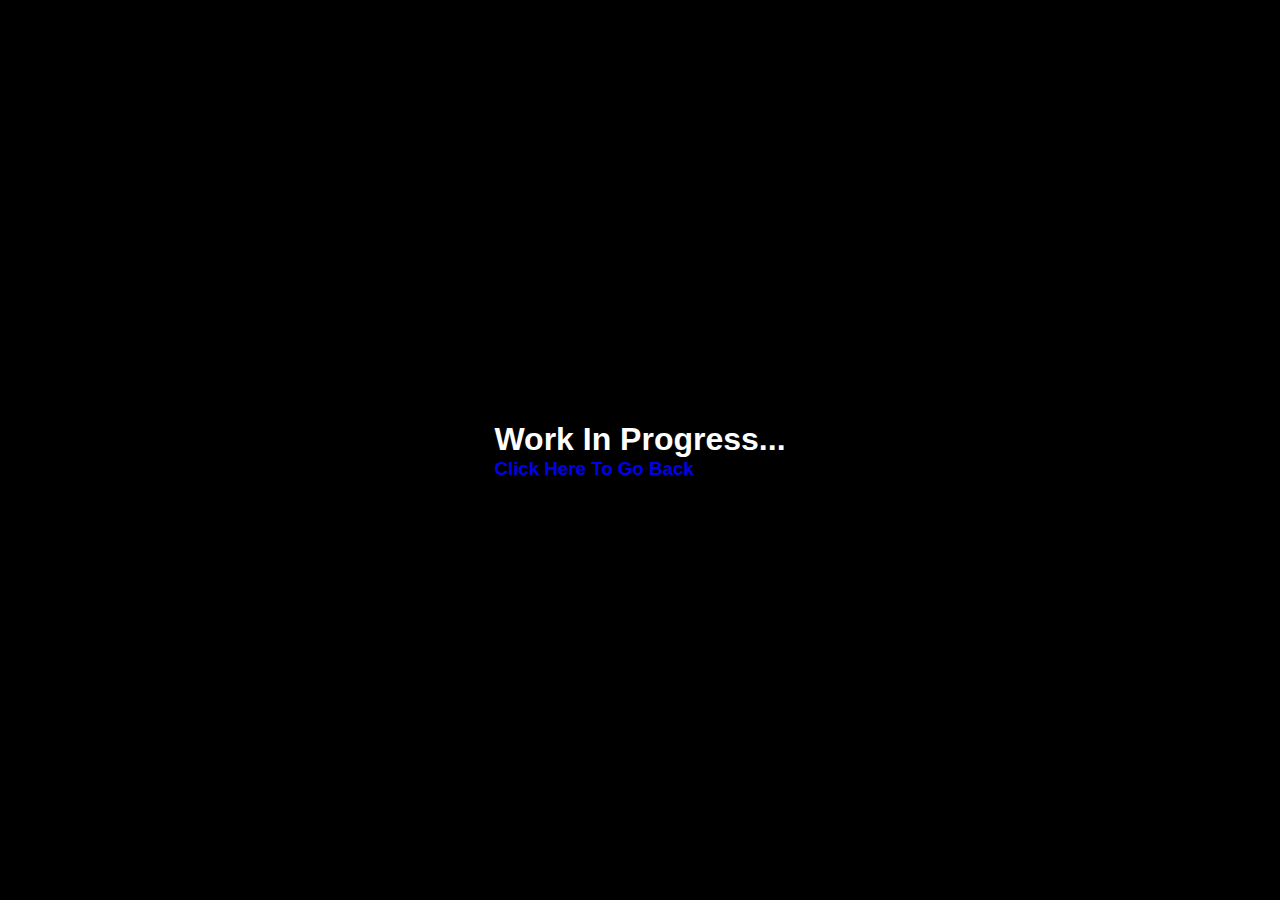
==== Pages/movies.html @ cd02ec44 "added some changes in movies.html file" ====
<!DOCTYPE html>
<html lang="en">
  <head>
    <meta charset="UTF-8" />
    <meta name="viewport" content="width=device-width, initial-scale=1.0" />
    <title>Netflix/Movies</title>
    <!-- ========== Start Links ========== -->
    <link rel="stylesheet" href="../style/style.css" />
    <link
      rel="shortcut icon"
      href="../images/favicon.ico"
      type="image/x-icon"
    />
    <!-- ========== End Links ========== -->
  </head>
  <body class="center">
    <h1>Work in progress...</h1>
    <h3><a href="../index.html">Click here to go back</a></h3>
  </body>
</html>
---- style/style.css ----
* {
  margin: 0;
  padding: 0;
  box-sizing: border-box;
  font-family: Arial, Helvetica, sans-serif;
  border: none;
  text-decoration: none;
  list-style: none;
  text-transform: capitalize;
}

body {
  background: #000;
  color: #fff;
}
/***** Header Section *****/

.header {
  width: 100%;
  height: 100vh;
  background-image: linear-gradient(rgba(0, 0, 0, 0.7), rgba(0, 0, 0, 0.7)),
    url(../images/header-image.png);
  background-size: cover;
  background-position: center;
  position: relative;

  & .nav-bar {
    width: 100%;
    display: flex;
    align-items: center;
    justify-content: space-between;
    padding: 15px;
    backdrop-filter: blur(9px);
    position: sticky;
    top: 0;
    z-index: 999;

    & .nav-content {
      display: flex;
      gap: 3rem;
      align-items: center;
    }
    & ul {
      display: flex;
      gap: 1.6rem;

      & li a {
        color: #fff;
        font-size: 14px;
        font-weight: 700;
      }
    }

    & .logo {
      width: 150px;
      cursor: pointer;
    }
    & .btn-container button {
      border: 0;
      outline: 0;
      background: #db0001;
      color: #fff;
      padding: 7px 20px;
      font-size: 12px;
      border-radius: 4px;
      -webkit-border-radius: 4px;
      -moz-border-radius: 4px;
      -ms-border-radius: 4px;
      -o-border-radius: 4px;
      margin-left: 10px;
      cursor: pointer;
    }

    & .btn-container .lan-btn {
      display: inline-flex;
      align-items: center;
      background: transparent;
      border: 1px solid #fff;
      padding: 7px 10px;
    }
    & .btn-container .lan-btn img {
      width: 10px;
      margin-left: 10px;
    }
  }
  .header-content {
    position: absolute;
    top: 50%;
    left: 50%;
    transform: translate(-50%, -50%);
    -webkit-transform: translate(-50%, -50%);
    -moz-transform: translate(-50%, -50%);
    -ms-transform: translate(-50%, -50%);
    -o-transform: translate(-50%, -50%);
    text-align: center;
    margin-top: 100px;

    & h1 {
      font-size: 60px;
      line-height: 70px;
      font-weight: 600;
      max-width: 650px;
    }
    & h3 {
      font-weight: 400;
      margin-bottom: 22px;
    }
    & .email-signup {
      background: #fff;
      border-radius: 4px;
      -webkit-border-radius: 4px;
      -moz-border-radius: 4px;
      -ms-border-radius: 4px;
      -o-border-radius: 4px;
      display: flex;
      align-items: center;
      margin-top: 30px;
      overflow: hidden;

      & input {
        flex: 1;
        border: 0;
        outline: 0;
        margin-left: 20px;
      }
      & button {
        background: #db0001;
        border: 0;
        outline: 0;
        color: #fff;
        font-size: 16px;
        cursor: pointer;
        padding: 15px 30px;
      }
    }
  }
}

/***** End Header Section *****/

/***** Features Section *****/

.features {
  padding: 50px 12%;
  font-size: 22px;

  & .row {
    display: flex;
    width: 100%;
    align-items: center;
    gap: 4rem;
    flex-wrap: wrap;
    padding: 50px 0;

    & .text-col {
      flex-basis: 50%;
      margin-bottom: 20px;

      & h2 {
        font-size: 50px;
        font-weight: 600;
        margin-bottom: 20px;
      }
    }
  }
}

/***** End Features Section *****/

.secImg {
  position: relative;
}

.secImg img {
  width: 555px;
  position: relative;
  z-index: 10;
}

.secImg video {
  position: absolute;
  top: 51px;
  right: 0;
  opacity: 0.3;
}

/***** FAQ Section *****/

.faq {
  padding: 10px 12%;
  text-align: center;
  border-bottom: 7px solid #535353;
  font-size: 18px;

  & h2 {
    font-size: 40px;
    font-weight: 500;
  }
  & .accordion {
    margin: 60px auto;
    width: 100%;
    max-width: 750px;

    & li {
      width: 100%;
      padding: 5px;
      & input[type="radio"] {
        display: none;
      }
      & label {
        display: flex;
        align-items: center;
        padding: 20px;
        font-size: 18px;
        font-weight: 500;
        background: #303030;
        margin-bottom: 2px;
        cursor: pointer;
        position: relative;
        letter-spacing: 3px;
        &::after {
          content: "+";
          font-size: 30px;
          position: absolute;
          right: 20px;
          transition: rotate 0.6s;
          -webkit-transition: rotate 0.6s;
          -moz-transition: rotate 0.6s;
          -ms-transition: rotate 0.6s;
          -o-transition: rotate 0.6s;
        }
      }
    }
    & .content {
      background: #303030;
      text-align: left;
      padding: 0 20px;
      max-height: 0;
      overflow: hidden;
      transition: max-height 0.8s;
      -webkit-transition: max-height 0.8s;
      -moz-transition: max-height 0.8s;
      -ms-transition: max-height 0.8s;
      -o-transition: max-height 0.8s;
    }
    & input[type="radio"]:checked + label + .content {
      max-height: 600px;
      padding: 30px 20px;
    }
    & input[type="radio"]:checked + label::after {
      rotate: 135deg;
    }
  }
  & .email-signup {
    background: #fff;
    border-radius: 4px;
    -webkit-border-radius: 4px;
    -moz-border-radius: 4px;
    -ms-border-radius: 4px;
    -o-border-radius: 4px;
    display: flex;
    align-items: center;
    margin: 20px auto 60px;
    max-width: 600px;
    overflow: hidden;

    & input {
      flex: 1;
      border: 0;
      outline: 0;
      margin-left: 20px;
    }
    & button {
      background: #db0001;
      border: 0;
      outline: 0;
      color: #fff;
      font-size: 16px;
      cursor: pointer;
      padding: 15px 30px;
    }
  }
  & small {
    font-size: 14px;
  }
}

/***** End FAQ Section *****/

/***** Footer Section *****/

footer {
  width: 100%;
  max-width: 850px;
  margin: 60px auto;
  color: #919191;
  & .footer-content {
    display: flex;
    flex-direction: column;
    justify-content: center;
    gap: 2rem;

    & .lan-btn {
      display: inline-flex;
      align-items: center;
      background: transparent;
      border: 1px solid #fff;
      gap: 1rem;
      padding: 10px 10px;
      color: #fff;
      max-width: max-content;
    }
    & .lan-btn img {
      width: 10px;
      margin-left: 10px;
    }
  }
  & .ul-container {
    display: flex;
    gap: 9rem;

    & ul {
      flex-grow: 1;
      flex-basis: 30%;
    }

    & ul li {
      line-height: 1.6rem;
      font-size: 14px;
    }
  }
}

/***** End Footer Section *****/

/***** scrollbar Section *****/

/* width */
::-webkit-scrollbar {
  width: 0.6rem;
}

/* Track */
::-webkit-scrollbar-track {
  background: #a3a3a3;
}

/* Handle */
::-webkit-scrollbar-thumb {
  background: #db0001;
}

/* Handle on hover */
::-webkit-scrollbar-thumb:hover {
  background: #661818;
}

/***** End scrollbar Section *****/

/***** Section media screen *****/
@media screen and (max-width: 1024px) {
  .features .row {
    flex-direction: column;
    justify-content: center;
    text-align: center;
  }
}
@media screen and (width <= 768px) {
  .header .header-content h1 {
    font-size: 45px;
    line-height: 54px;
  }
  .order_1 {
    order: 1;
  }
  .order_2 {
    order: 2;
  }
}
@media screen and (width <= 568px) {
  .header .nav-bar .logo {
    width: 100px;
  }
  .header .header-content h1 {
    font-size: 35px;
    line-height: 44px;
  }
  .header {
    & .btn-container button {
      border: 0;
      outline: 0;
      background: #db0001;
      color: #fff;
      padding: 5px 15px;
      font-size: 10px;
      border-radius: 4px;
      -webkit-border-radius: 4px;
      -moz-border-radius: 4px;
      -ms-border-radius: 4px;
      -o-border-radius: 4px;
      margin-left: 10px;
      cursor: pointer;
    }
    & .btn-container .lan-btn {
      display: inline-flex;
      align-items: center;
      background: transparent;
      border: 1px solid #fff;
      padding: 5px 8px;
    }
    & .btn-container .lan-btn img {
      width: 8px;
      margin-left: 8px;
    }
  }
  .header .header-content {
    & .email-signup {
      background: #fff;
      border-radius: 4px;
      -webkit-border-radius: 4px;
      -moz-border-radius: 4px;
      -ms-border-radius: 4px;
      -o-border-radius: 4px;
      display: flex;
      align-items: center;
      margin: 20px auto 60px;
      max-width: 600px;
      overflow: hidden;

      & input {
        flex: 1;
        border: 0;
        outline: 0;
        margin-left: 20px;
      }
      & button {
        background: #db0001;
        border: 0;
        outline: 0;
        color: #fff;
        font-size: 14px;
        cursor: pointer;
        padding: 6px 35px;
      }
    }
  }
  .features .row {
    flex-direction: column;
  }
  .features .row .text-col h2 {
    font-size: 25px;
    font-weight: 600;
    margin-bottom: 16px;
  }
  .features .row .text-col p {
    font-size: 16px;
  }
  .secImg img {
    width: 100%;
    position: relative;
    z-index: 10;
  }
  .secImg video {
    position: absolute;
    top: 20px;
    right: 0;
    opacity: 0.3;
    width: 100%;
  }
  .faq .accordion li label {
    display: flex;
    align-items: center;
    justify-content: space-between;
    padding: 19px;
    font-size: 15px;
    font-weight: 500;
    text-align: left;
    background: #303030;
    margin-bottom: 2px;
    cursor: pointer;
    position: relative;
  }
  .faq .accordion li label::after {
    content: "+";
    font-size: 20px;
    position: absolute;
    right: 15px;
    transition: rotate 0.6s;
    -webkit-transition: rotate 0.6s;
    -moz-transition: rotate 0.6s;
    -ms-transition: rotate 0.6s;
    -o-transition: rotate 0.6s;
  }
  .faq h2 {
    font-size: 36px;
    font-weight: 500;
  }
  footer .footer-content {
    align-items: center;
  }
  footer .ul-container {
    display: flex;
    gap: 2.4rem;
    flex-direction: column;
    align-content: center;
    align-items: flex-start;
    justify-content: center;
    flex-wrap: wrap;
  }
}

/***** End Section media screen *****/

/*****  Movies page CSS *****/

.center {
  height: 100vh;
  display: grid;
  place-content: center;
}

/***** End  Movies page CSS *****/
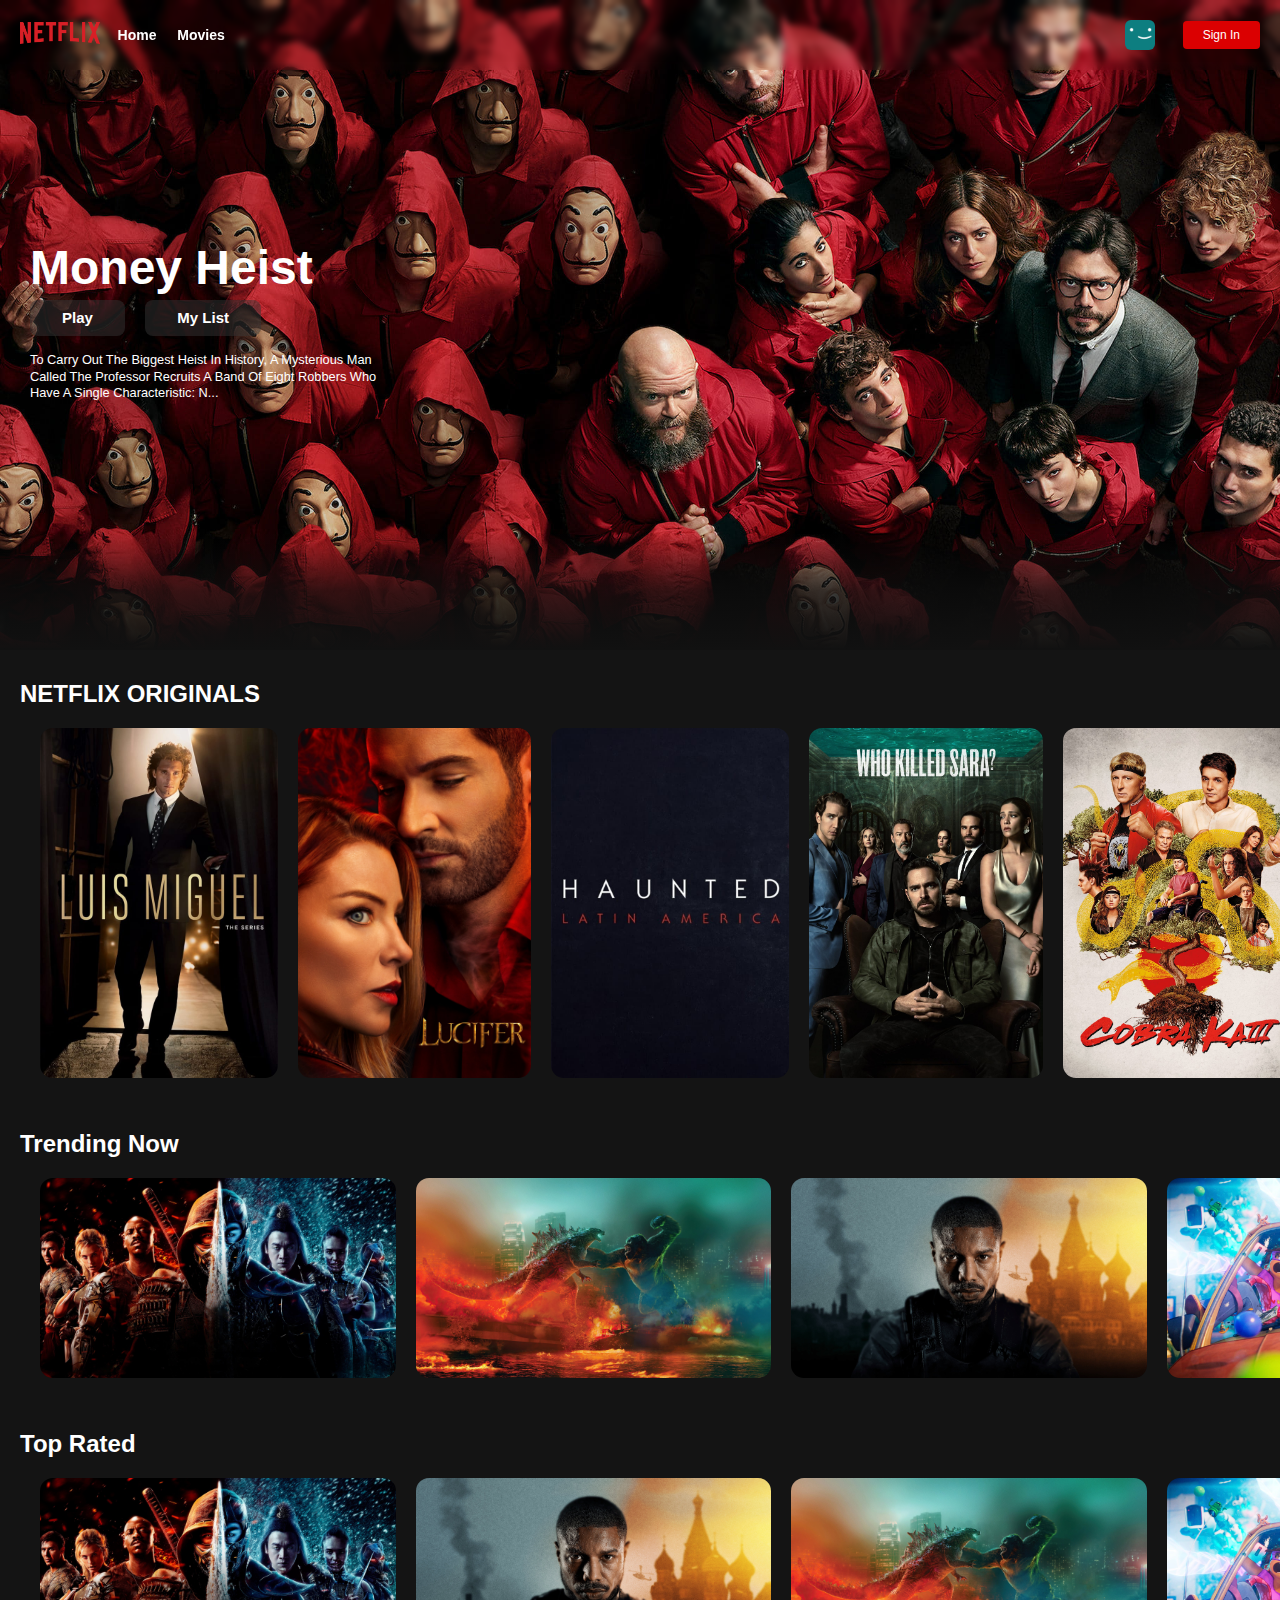
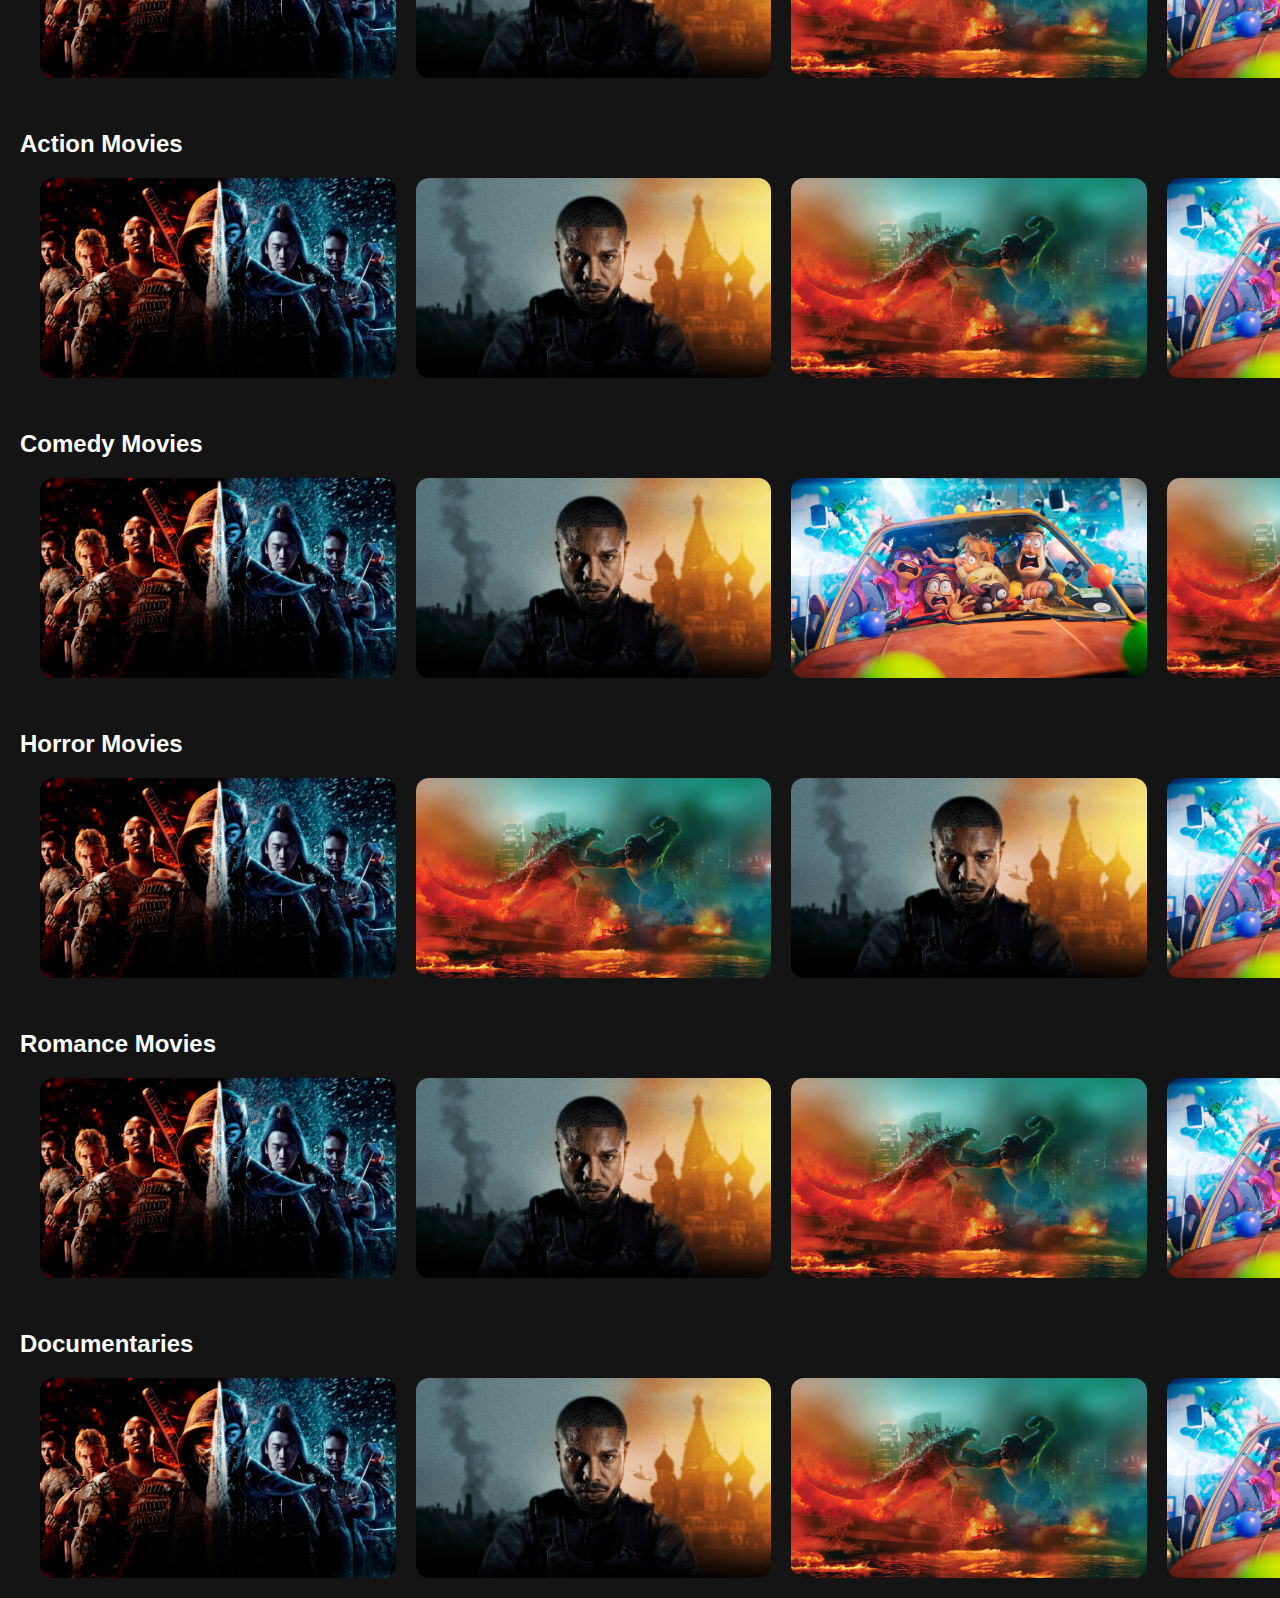
==== commit c0891d22: "Completed Movie.html page" ====
--- a/Pages/movies.html
+++ b/Pages/movies.html
@@ -1,20 +1,300 @@
 <!DOCTYPE html>
 <html lang="en">
-  <head>
-    <meta charset="UTF-8" />
-    <meta name="viewport" content="width=device-width, initial-scale=1.0" />
-    <title>Netflix/Movies</title>
-    <!-- ========== Start Links ========== -->
-    <link rel="stylesheet" href="../style/style.css" />
-    <link
-      rel="shortcut icon"
-      href="../images/favicon.ico"
-      type="image/x-icon"
-    />
-    <!-- ========== End Links ========== -->
-  </head>
-  <body class="center">
-    <h1>Work in progress...</h1>
-    <h3><a href="../index.html">Click here to go back</a></h3>
-  </body>
-</html>
+
+<head>
+  <meta charset="UTF-8" />
+  <meta name="viewport" content="width=device-width, initial-scale=1.0" />
+  <title>Netflix/Movies</title>
+  <!-- ========== Start Links ========== -->
+  <link rel="stylesheet" href="../style/style.css" />
+  <link rel="shortcut icon" href="../images/favicon.ico" type="image/x-icon" />
+  <!-- ========== End Links ========== -->
+</head>
+
+<body class="movies-page-body">
+
+  <!-- ========== Start Section Nav ========== -->
+
+  <!-- <nav class="nav" id="nav">
+    <img src="../images/netflix-logo.png" alt="logo" class="nav-logo">
+    <img src="../images/netflix-avatar.png" alt="" class="nav-avatar">
+  </nav> -->
+  <nav class="nav">
+    <div class="nav-content">
+      <a href="../index.html">
+        <img class="nav-logo" src="../images/logo.png" alt="Netflix Logo" />
+      </a>
+      <ul>
+        <li><a href="../index.html">Home</a></li>
+        <li><a href="./movies.html">Movies</a></li>
+      </ul>
+    </div>
+
+    <div class="btn-container">
+      <img src="../images/netflix-avatar.png" alt="" class="nav-avatar">
+      <button>Sign In</button>
+    </div>
+  </nav>
+  <!-- ========== End Section Nav ========== -->
+
+  <!-- ========== Start Section Banner ========== -->
+
+  <div class="banner">
+    <div class="banner-contents">
+      <h1 class="banner-title">Money Heist</h1>
+      <div class="banner-buttons">
+        <button class="banner-btn">Play</button>
+        <button class="banner-btn">My List</button>
+      </div>
+      <div class="banner-description">
+        To Carry Out The Biggest Heist In History, A Mysterious Man Called The Professor Recruits A Band Of Eight
+        Robbers Who Have a Single characteristic: n...
+      </div>
+    </div>
+    <div class="banner-fadded-bottom">
+
+    </div>
+  </div>
+
+  <!-- ========== End Section Banner ========== -->
+
+
+
+
+  <!-- ========== Start Section Netflix Originals ========== -->
+
+  <div class="row">
+    <h2>NETFLIX ORIGINALS</h2>
+    <div class="row__posters">
+      <img src="../images/large-movie1.jpg" alt="movie banner" class="row__poster row__posterLarge" />
+      <img src="../images/large-movie2.jpg" alt="movie banner" class="row__poster row__posterLarge" />
+      <img src="../images/large-movie3.jpg" alt="movie banner" class="row__poster row__posterLarge" />
+      <img src="../images/large-movie4.jpg" alt="movie banner" class="row__poster row__posterLarge" />
+      <img src="../images/large-movie5.jpg" alt="movie banner" class="row__poster row__posterLarge" />
+      <img src="../images/large-movie6.jpg" alt="movie banner" class="row__poster row__posterLarge" />
+      <img src="../images/large-movie7.jpg" alt="movie banner" class="row__poster row__posterLarge" />
+      <img src="../images/large-movie8.jpg" alt="movie banner" class="row__poster row__posterLarge" />
+      <img src="../images/large-movie1.jpg" alt="movie banner" class="row__poster row__posterLarge" />
+      <img src="../images/large-movie2.jpg" alt="movie banner" class="row__poster row__posterLarge" />
+      <img src="../images/large-movie3.jpg" alt="movie banner" class="row__poster row__posterLarge" />
+      <img src="../images/large-movie4.jpg" alt="movie banner" class="row__poster row__posterLarge" />
+      <img src="../images/large-movie5.jpg" alt="movie banner" class="row__poster row__posterLarge" />
+      <img src="../images/large-movie6.jpg" alt="movie banner" class="row__poster row__posterLarge" />
+      <img src="../images/large-movie7.jpg" alt="movie banner" class="row__poster row__posterLarge" />
+      <img src="../images/large-movie8.jpg" alt="movie banner" class="row__poster row__posterLarge" />
+    </div>
+  </div>
+
+  <!-- ========== End Section Netflix Originals ========== -->
+
+
+
+
+  <!-- ========== Start Section  Trending Now ========== -->
+
+
+
+  <div class="row">
+    <h2>Trending Now</h2>
+    <div class="row__posters">
+      <img src="../images/small-movie1.jpg" alt="movie banner" class="row__poster" />
+      <img src="../images/small-movie3.jpg" alt="movie banner" class="row__poster" />
+      <img src="../images/small-movie2.jpg" alt="movie banner" class="row__poster" />
+      <img src="../images/small-movie4.jpg" alt="movie banner" class="row__poster" />
+      <img src="../images/small-movie5.jpg" alt="movie banner" class="row__poster" />
+      <img src="../images/small-movie7.jpg" alt="movie banner" class="row__poster" />
+      <img src="../images/small-movie6.jpg" alt="movie banner" class="row__poster" />
+      <img src="../images/small-movie1.jpg" alt="movie banner" class="row__poster" />
+      <img src="../images/small-movie8.jpg" alt="movie banner" class="row__poster" />
+      <img src="../images/small-movie2.jpg" alt="movie banner" class="row__poster" />
+      <img src="../images/small-movie3.jpg" alt="movie banner" class="row__poster" />
+      <img src="../images/small-movie6.jpg" alt="movie banner" class="row__poster" />
+      <img src="../images/small-movie5.jpg" alt="movie banner" class="row__poster" />
+      <img src="../images/small-movie4.jpg" alt="movie banner" class="row__poster" />
+      <img src="../images/small-movie7.jpg" alt="movie banner" class="row__poster" />
+      <img src="../images/small-movie8.jpg" alt="movie banner" class="row__poster" />
+    </div>
+  </div>
+
+  <!-- ========== End Section  Trending Now ========== -->
+
+
+
+
+  <!-- ========== Start Section  Top Rated ========== -->
+
+
+
+  <div class="row">
+    <h2>Top Rated</h2>
+    <div class="row__posters">
+      <img src="../images/small-movie1.jpg" alt="movie banner" class="row__poster" />
+      <img src="../images/small-movie2.jpg" alt="movie banner" class="row__poster" />
+      <img src="../images/small-movie3.jpg" alt="movie banner" class="row__poster" />
+      <img src="../images/small-movie4.jpg" alt="movie banner" class="row__poster" />
+      <img src="../images/small-movie5.jpg" alt="movie banner" class="row__poster" />
+      <img src="../images/small-movie8.jpg" alt="movie banner" class="row__poster" />
+      <img src="../images/small-movie7.jpg" alt="movie banner" class="row__poster" />
+      <img src="../images/small-movie6.jpg" alt="movie banner" class="row__poster" />
+      <img src="../images/small-movie2.jpg" alt="movie banner" class="row__poster" />
+      <img src="../images/small-movie1.jpg" alt="movie banner" class="row__poster" />
+      <img src="../images/small-movie5.jpg" alt="movie banner" class="row__poster" />
+      <img src="../images/small-movie4.jpg" alt="movie banner" class="row__poster" />
+      <img src="../images/small-movie3.jpg" alt="movie banner" class="row__poster" />
+      <img src="../images/small-movie6.jpg" alt="movie banner" class="row__poster" />
+      <img src="../images/small-movie7.jpg" alt="movie banner" class="row__poster" />
+      <img src="../images/small-movie8.jpg" alt="movie banner" class="row__poster" />
+    </div>
+  </div>
+
+
+  <!-- ========== End Section  Top Rated ========== -->
+
+
+
+
+  <!-- ========== Start Section Action Movies ========== -->
+
+
+  <div class="row">
+    <h2>Action Movies</h2>
+    <div class="row__posters">
+      <img src="../images/small-movie1.jpg" alt="movie banner" class="row__poster" />
+      <img src="../images/small-movie2.jpg" alt="movie banner" class="row__poster" />
+      <img src="../images/small-movie3.jpg" alt="movie banner" class="row__poster" />
+      <img src="../images/small-movie4.jpg" alt="movie banner" class="row__poster" />
+      <img src="../images/small-movie8.jpg" alt="movie banner" class="row__poster" />
+      <img src="../images/small-movie6.jpg" alt="movie banner" class="row__poster" />
+      <img src="../images/small-movie5.jpg" alt="movie banner" class="row__poster" />
+      <img src="../images/small-movie7.jpg" alt="movie banner" class="row__poster" />
+      <img src="../images/small-movie1.jpg" alt="movie banner" class="row__poster" />
+      <img src="../images/small-movie8.jpg" alt="movie banner" class="row__poster" />
+      <img src="../images/small-movie2.jpg" alt="movie banner" class="row__poster" />
+      <img src="../images/small-movie3.jpg" alt="movie banner" class="row__poster" />
+      <img src="../images/small-movie4.jpg" alt="movie banner" class="row__poster" />
+      <img src="../images/small-movie5.jpg" alt="movie banner" class="row__poster" />
+      <img src="../images/small-movie6.jpg" alt="movie banner" class="row__poster" />
+      <img src="../images/small-movie7.jpg" alt="movie banner" class="row__poster" />
+    </div>
+  </div>
+
+  <!-- ========== End Section Action Movies ========== -->
+
+  <!-- ========== Start Section Comedy Movies ========== -->
+
+
+  <div class="row">
+    <h2>Comedy Movies</h2>
+    <div class="row__posters">
+      <img src="../images/small-movie1.jpg" alt="movie banner" class="row__poster" />
+      <img src="../images/small-movie2.jpg" alt="movie banner" class="row__poster" />
+      <img src="../images/small-movie4.jpg" alt="movie banner" class="row__poster" />
+      <img src="../images/small-movie3.jpg" alt="movie banner" class="row__poster" />
+      <img src="../images/small-movie6.jpg" alt="movie banner" class="row__poster" />
+      <img src="../images/small-movie5.jpg" alt="movie banner" class="row__poster" />
+      <img src="../images/small-movie8.jpg" alt="movie banner" class="row__poster" />
+      <img src="../images/small-movie7.jpg" alt="movie banner" class="row__poster" />
+      <img src="../images/small-movie1.jpg" alt="movie banner" class="row__poster" />
+      <img src="../images/small-movie3.jpg" alt="movie banner" class="row__poster" />
+      <img src="../images/small-movie2.jpg" alt="movie banner" class="row__poster" />
+      <img src="../images/small-movie4.jpg" alt="movie banner" class="row__poster" />
+      <img src="../images/small-movie5.jpg" alt="movie banner" class="row__poster" />
+      <img src="../images/small-movie6.jpg" alt="movie banner" class="row__poster" />
+      <img src="../images/small-movie7.jpg" alt="movie banner" class="row__poster" />
+      <img src="../images/small-movie8.jpg" alt="movie banner" class="row__poster" />
+    </div>
+  </div>
+
+  <!-- ========== End Section Comedy Movies ========== -->
+
+
+
+  <!-- ========== Start Section Horror Movies ========== -->
+
+
+  <div class="row">
+    <h2>Horror Movies</h2>
+    <div class="row__posters">
+      <img src="../images/small-movie1.jpg" alt="movie banner" class="row__poster" />
+      <img src="../images/small-movie3.jpg" alt="movie banner" class="row__poster" />
+      <img src="../images/small-movie2.jpg" alt="movie banner" class="row__poster" />
+      <img src="../images/small-movie4.jpg" alt="movie banner" class="row__poster" />
+      <img src="../images/small-movie6.jpg" alt="movie banner" class="row__poster" />
+      <img src="../images/small-movie5.jpg" alt="movie banner" class="row__poster" />
+      <img src="../images/small-movie8.jpg" alt="movie banner" class="row__poster" />
+      <img src="../images/small-movie7.jpg" alt="movie banner" class="row__poster" />
+      <img src="../images/small-movie2.jpg" alt="movie banner" class="row__poster" />
+      <img src="../images/small-movie1.jpg" alt="movie banner" class="row__poster" />
+      <img src="../images/small-movie3.jpg" alt="movie banner" class="row__poster" />
+      <img src="../images/small-movie4.jpg" alt="movie banner" class="row__poster" />
+      <img src="../images/small-movie5.jpg" alt="movie banner" class="row__poster" />
+      <img src="../images/small-movie6.jpg" alt="movie banner" class="row__poster" />
+      <img src="../images/small-movie7.jpg" alt="movie banner" class="row__poster" />
+      <img src="../images/small-movie8.jpg" alt="movie banner" class="row__poster" />
+    </div>
+  </div>
+
+  <!-- ========== End Section Horror Movies ========== -->
+
+
+
+  <!-- ========== Start Section Romance Movies ========== -->
+
+
+  <div class="row">
+    <h2>Romance Movies</h2>
+    <div class="row__posters">
+      <img src="../images/small-movie1.jpg" alt="movie banner" class="row__poster" />
+      <img src="../images/small-movie2.jpg" alt="movie banner" class="row__poster" />
+      <img src="../images/small-movie3.jpg" alt="movie banner" class="row__poster" />
+      <img src="../images/small-movie4.jpg" alt="movie banner" class="row__poster" />
+      <img src="../images/small-movie5.jpg" alt="movie banner" class="row__poster" />
+      <img src="../images/small-movie6.jpg" alt="movie banner" class="row__poster" />
+      <img src="../images/small-movie7.jpg" alt="movie banner" class="row__poster" />
+      <img src="../images/small-movie8.jpg" alt="movie banner" class="row__poster" />
+      <img src="../images/small-movie1.jpg" alt="movie banner" class="row__poster" />
+      <img src="../images/small-movie2.jpg" alt="movie banner" class="row__poster" />
+      <img src="../images/small-movie3.jpg" alt="movie banner" class="row__poster" />
+      <img src="../images/small-movie4.jpg" alt="movie banner" class="row__poster" />
+      <img src="../images/small-movie5.jpg" alt="movie banner" class="row__poster" />
+      <img src="../images/small-movie6.jpg" alt="movie banner" class="row__poster" />
+      <img src="../images/small-movie7.jpg" alt="movie banner" class="row__poster" />
+      <img src="../images/small-movie8.jpg" alt="movie banner" class="row__poster" />
+    </div>
+  </div>
+
+  <!-- ========== End Section Romance Movies ========== -->
+
+
+
+  <!-- ========== Start Section Documentaries ========== -->
+
+
+  <div class="row">
+    <h2>Documentaries</h2>
+    <div class="row__posters">
+      <img src="../images/small-movie1.jpg" alt="movie banner" class="row__poster" />
+      <img src="../images/small-movie2.jpg" alt="movie banner" class="row__poster" />
+      <img src="../images/small-movie3.jpg" alt="movie banner" class="row__poster" />
+      <img src="../images/small-movie4.jpg" alt="movie banner" class="row__poster" />
+      <img src="../images/small-movie5.jpg" alt="movie banner" class="row__poster" />
+      <img src="../images/small-movie6.jpg" alt="movie banner" class="row__poster" />
+      <img src="../images/small-movie7.jpg" alt="movie banner" class="row__poster" />
+      <img src="../images/small-movie8.jpg" alt="movie banner" class="row__poster" />
+      <img src="../images/small-movie1.jpg" alt="movie banner" class="row__poster" />
+      <img src="../images/small-movie2.jpg" alt="movie banner" class="row__poster" />
+      <img src="../images/small-movie3.jpg" alt="movie banner" class="row__poster" />
+      <img src="../images/small-movie4.jpg" alt="movie banner" class="row__poster" />
+      <img src="../images/small-movie5.jpg" alt="movie banner" class="row__poster" />
+      <img src="../images/small-movie6.jpg" alt="movie banner" class="row__poster" />
+      <img src="../images/small-movie7.jpg" alt="movie banner" class="row__poster" />
+      <img src="../images/small-movie8.jpg" alt="movie banner" class="row__poster" />
+    </div>
+  </div>
+
+  <!-- ========== End Section Documentaries ========== -->
+
+
+</body>
+
+</html>--- a/style/style.css
+++ b/style/style.css
@@ -217,7 +217,6 @@
         margin-bottom: 2px;
         cursor: pointer;
         position: relative;
-        letter-spacing: 3px;
         &::after {
           content: "+";
           font-size: 30px;
@@ -513,10 +512,200 @@
 
 /*****  Movies page CSS *****/
 
-.center {
-  height: 100vh;
-  display: grid;
-  place-content: center;
-}
-
+.movies-page-body {
+  background: #141414;
+  color: #fff;
+}
+.row {
+  color: #fff;
+  margin-left: 20px;
+  margin-top: 2rem;
+
+  & .row__poster {
+    width: 100%;
+    object-fit: contain;
+    max-height: 200px;
+    margin-right: 20px;
+    border-radius: 13px;
+    transition: transform 450ms;
+    -webkit-transition: transform 450ms;
+    -moz-transition: transform 450ms;
+    -ms-transition: transform 450ms;
+    -o-transition: transform 450ms;
+
+    &:hover {
+      transform: scale(1.07);
+      -webkit-transform: scale(1.07);
+      -moz-transform: scale(1.07);
+      -ms-transform: scale(1.07);
+      -o-transform: scale(1.07);
+    }
+  }
+  & .row__posterLarge {
+    max-height: 350px;
+
+    &:hover {
+      transform: scale(1.09);
+      -webkit-transform: scale(1.09);
+      -moz-transform: scale(1.09);
+      -ms-transform: scale(1.09);
+      -o-transform: scale(1.09);
+    }
+  }
+  & .row__posters {
+    display: flex;
+    overflow-y: hidden;
+    overflow-x: scroll;
+    padding: 20px;
+
+    &::-webkit-scrollbar {
+      display: none;
+    }
+  }
+}
+
+.banner {
+  background-image: url(../images/banner.jpg);
+  background-size: cover;
+  background-position: center center;
+  object-fit: contain;
+  height: 648px;
+}
+.banner-contents {
+  margin-left: 30px;
+  padding-top: 240px;
+  height: 190px;
+}
+
+.banner-title {
+  font-size: 3rem;
+  font-weight: 800;
+  padding-bottom: 0.3rem;
+}
+.banner-description {
+  width: 45rem;
+  line-height: 1.3;
+  padding-top: 1rem;
+  font-size: 0.8rem;
+  max-width: 360px;
+  height: 180px;
+}
+.banner-btn {
+  cursor: pointer;
+  color: #fff;
+  outline: none;
+  border: none;
+  font-size: 15px;
+  font-weight: 700;
+  border-radius: 0.5rem;
+  -webkit-border-radius: 0.5rem;
+  -moz-border-radius: 0.5rem;
+  -ms-border-radius: 0.5rem;
+  -o-border-radius: 0.5rem;
+  padding: 0.6rem 2rem;
+  margin-right: 1rem;
+  background-color: rgba(51, 51, 51, 0.5);
+
+  &:hover {
+    color: #000;
+    background-color: #e6e6e6;
+    transition: all 0.3s;
+    -webkit-transition: all 0.3s;
+    -moz-transition: all 0.3s;
+    -ms-transition: all 0.3s;
+    -o-transition: all 0.3s;
+  }
+}
+.banner-fadded-bottom {
+  margin-top: 292px;
+  height: 7.4rem;
+  background-image: linear-gradient(
+    180deg,
+    transparent,
+    rgba(14, 14, 14, 0.75),
+    #111
+  );
+}
+
+.nav {
+  position: fixed;
+  top: 0;
+  width: 100%;
+  display: flex;
+  justify-content: space-between;
+  align-items: center;
+  padding: 20px;
+  z-index: 1;
+  transition-timing-function: ease-in;
+  transition: all 0.6s;
+  -webkit-transition: all 0.6s;
+  -moz-transition: all 0.6s;
+  -ms-transition: all 0.6s;
+  -o-transition: all 0.6s;
+  backdrop-filter: blur(3px);
+
+  & .btn-container {
+    display: flex;
+    align-items: center;
+    gap: 1.1rem;
+  }
+
+  & .nav-content {
+    display: flex;
+    align-items: center;
+    gap: 1.1rem;
+
+    & ul {
+      display: flex;
+      gap: 1.3rem;
+      & li a {
+        color: #fff;
+        font-size: 14px;
+        font-weight: 700;
+      }
+    }
+  }
+
+  & .btn-container button {
+    border: 0;
+    outline: 0;
+    background: #db0001;
+    color: #fff;
+    padding: 7px 20px;
+    font-size: 12px;
+    border-radius: 4px;
+    -webkit-border-radius: 4px;
+    -moz-border-radius: 4px;
+    -ms-border-radius: 4px;
+    -o-border-radius: 4px;
+    margin-left: 10px;
+    cursor: pointer;
+  }
+  & .nav-avatar {
+    width: 30px;
+    border-radius: 20%;
+    object-fit: cover;
+    -webkit-border-radius: 20%;
+    -moz-border-radius: 20%;
+    -ms-border-radius: 20%;
+    -o-border-radius: 20%;
+  }
+  & .nav-logo {
+    width: 80px;
+    object-fit: contain;
+  }
+}
 /***** End  Movies page CSS *****/
+
+@media screen and (max-width: 430px) {
+  .row .row__poster {
+    height: 140px;
+  }
+  .banner-title {
+    font-size: 1.9rem;
+  }
+  .banner-description {
+    line-height: 1;
+    font-size: 0.6rem;
+  }
+}
